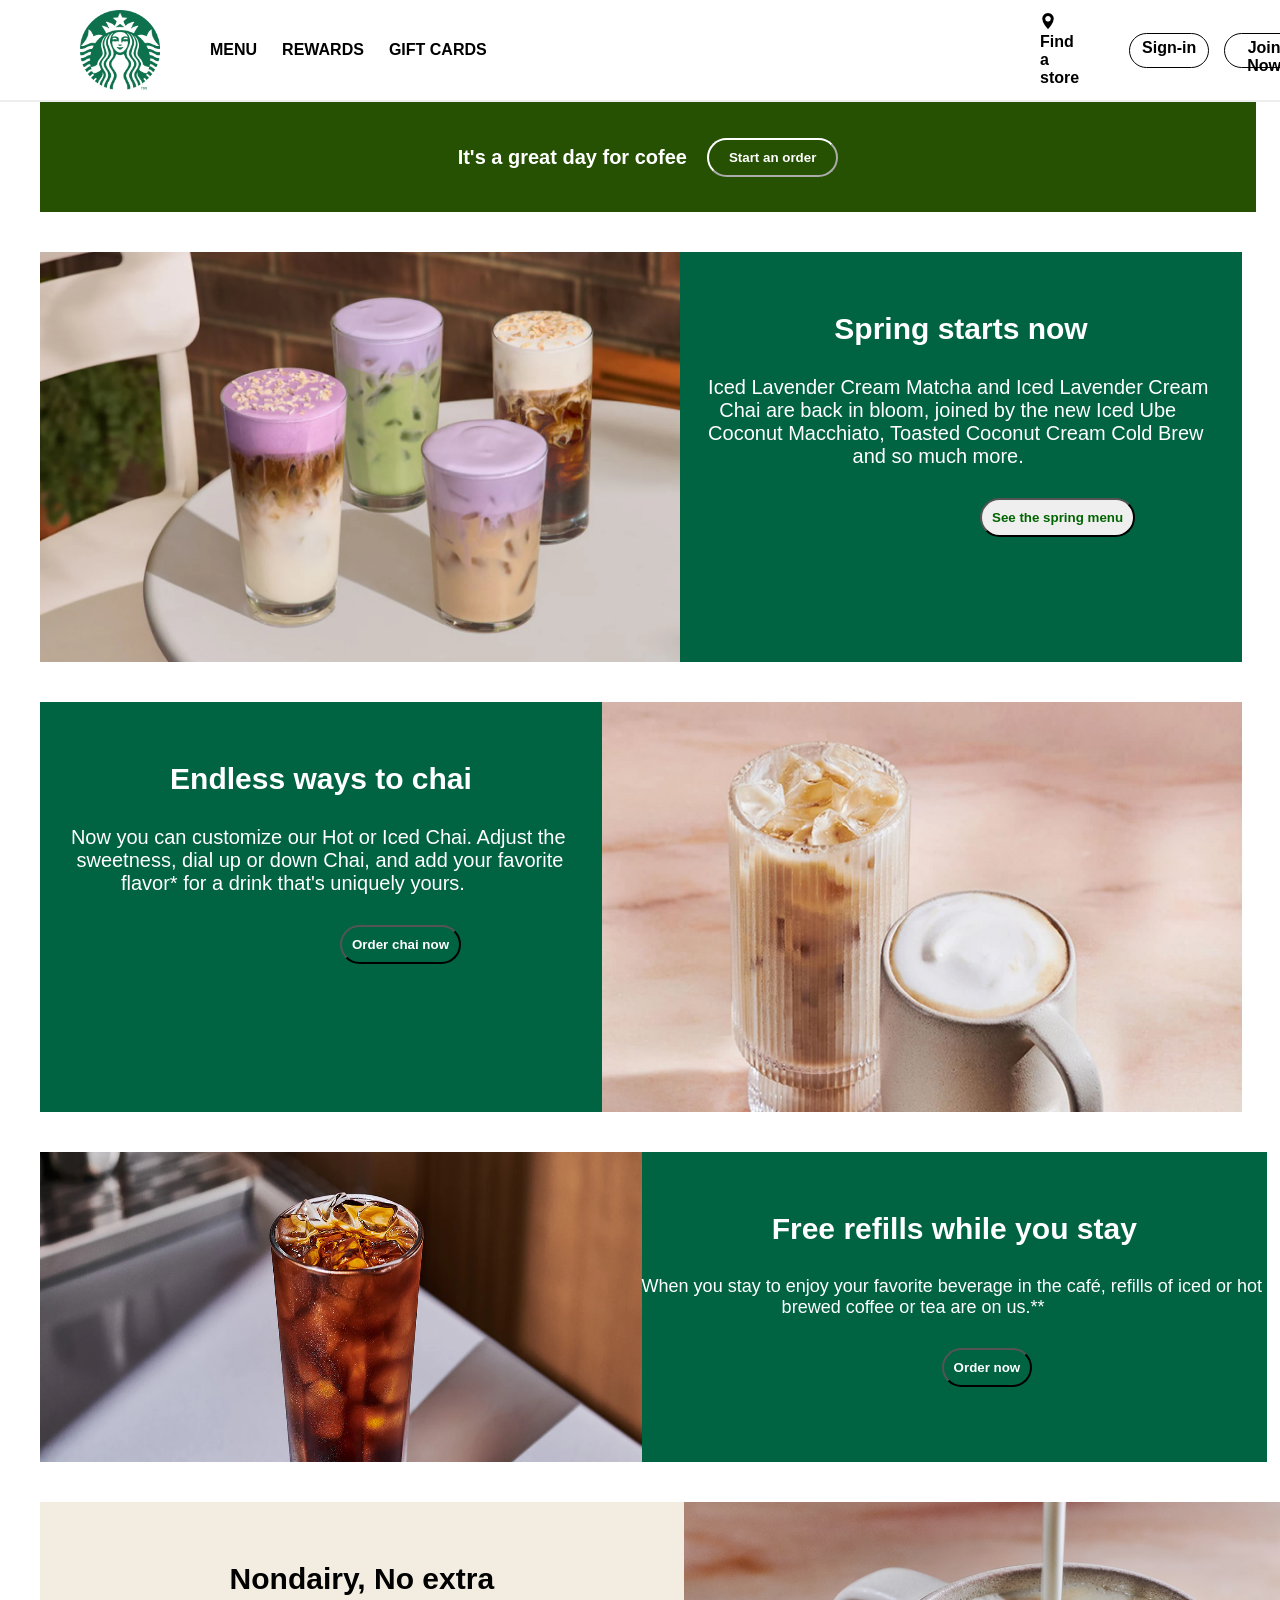
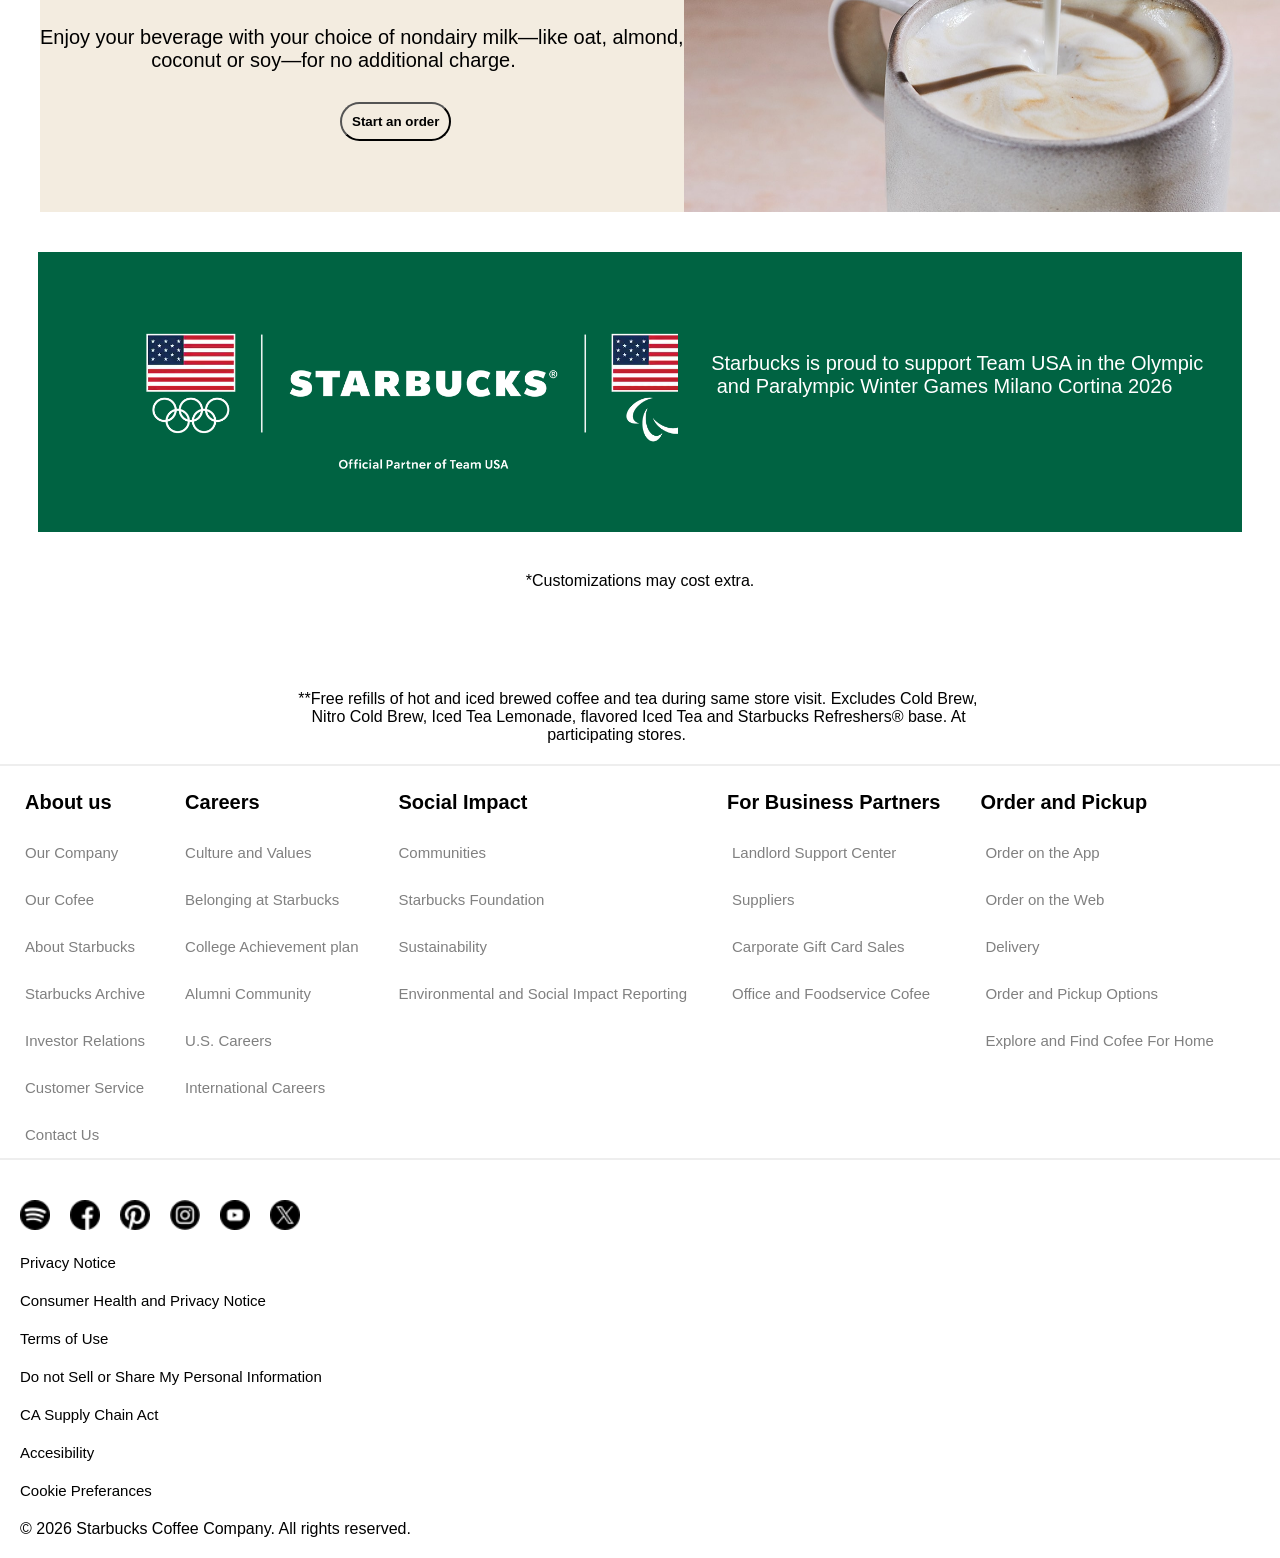
==== index.html @ d0fef46e "new changes" ====
<!DOCTYPE html>
<html lang="en">
<head>
    <meta charset="UTF-8">
    <meta name="viewport" content="width=device-width, initial-scale=1.0">
    <title>Starbucks Cofee company</title>
    <link rel="icon" href="images/starbucks-logo.png" type="images/x-icon">
    <link rel="stylesheet" href="css/index.css">
</head>
<body>
    <div class="container">
        <header>
            <div class="navbar">
                <div class="nav1">
                    <div class="logo"><img src="images/starbucks-logo.png" height="80px"></div>
                <div class="menu-bar">
                    <nav>
                        <ul>
                            <li><a href="#">MENU</a></li>
                            <li><a href="./Rewards.html">REWARDS</a></li>
                            <li><a href="#">GIFT CARDS</a></li>
                        </ul>
                    </nav>
                </div>
                </div>
                <div class="nav2">
                     <div class="find">
                         <a href="#"><img src="images/maps-and-flags.png">Find a store</a>
                    </div>
                     <div class="btn">
                        <a href="../Starbucks clone/signin.html" class="sign-in">Sign-in</a>
                        <a href="../Starbucks clone/join now.html" class="join-now">Join Now</a>
                     </div>
                </div>
            </div>
        </header>
        <hr>

        <main>
            <div class="box">
                <p>It's a great day for cofee</p>
                <button><a href="#">Start an order</a></button>
            </div>
        </main>
        <div class="part1">
            <img src="images/img 1.webp" height="400px">
            <div class="para">
                <h3>Spring starts now</h3>
                <pre>Iced Lavender Cream Matcha and Iced Lavender Cream 
  Chai are back in bloom, joined by the new Iced Ube 
Coconut Macchiato, Toasted Coconut Cream Cold Brew 
                          and so much more.</pre>
                <button><a href="#">See the spring menu</a></button>          
            </div>
        </div>

        <div class="part2">
            <div class="para2">
                <h3>Endless ways to chai</h3>
                <pre>Now you can customize our Hot or Iced Chai. Adjust the 
 sweetness, dial up or down Chai, and add your favorite
         flavor* for a drink that's uniquely yours.</pre>
                <button><a href="#">Order chai now</a></button>
            </div>
            <img src="images/img 2.jpg" height="400px">
        </div>
        
        <div class="part3">
            <img src="images/img 3.webp" height="300px">
            <div class="para3">
                <h3>Free refills while you stay</h3>
                <pre>When you stay to enjoy your favorite beverage in the café, refills of iced or hot 
                            brewed coffee or tea are on us.**</pre>
                <button><a href="#">Order now</a></button>          
            </div>
        </div>

         <div class="part4">
            <div class="para4">
                <h3>Nondairy, No extra</h3>
                <pre>Enjoy your beverage with your choice of nondairy milk—like oat, almond,
                    coconut or soy—for no additional charge.</pre>
                <button><a href="#">Start an order</a></button>
            </div>
            <img src="images/img 4.jpg" height="400px">
        </div>
        
        <div class="part5">
            <div class="image"><img src="images/img 5.webp" height="300px"></div>
            <div class="para5"><pre>Starbucks is proud to support Team USA in the Olympic 
 and Paralympic Winter Games Milano Cortina 2026</pre></div>
        </div>

        <div class="para6">
            <p class="p1">*Customizations may cost extra.</p>
            <div class="p2"><pre>**Free refills of hot and iced brewed coffee and tea during same store visit. Excludes Cold Brew, 
   Nitro Cold Brew, Iced Tea Lemonade, flavored Iced Tea and Starbucks Refreshers® base. At 
                                                        participating stores.</pre></div>
        </div>
        <hr>
        <div class="column">

            <div class="column1">
            <h3 class="s1">About us</h3>
                <div class="subcolumn1">
                    <a href="#">Our Company</a>
                    <a href="#">Our Cofee</a>
                    <a href="#">About Starbucks</a>
                    <a href="#">Starbucks Archive</a>
                    <a href="#">Investor Relations</a>
                    <a href="#">Customer Service</a>
                    <a href="#">Contact Us</a>
                </div>
            </div>

             <div class="column2">
            <h3 class="s2">Careers</h3>
                <div class="subcolumn2">
                    <a href="#">Culture and Values</a>
                    <a href="#">Belonging at Starbucks</a>
                    <a href="#">College Achievement plan</a>
                    <a href="#">Alumni Community</a>
                    <a href="#">U.S. Careers</a>
                    <a href="#">International Careers</a>
                </div>
            </div>

            <div class="column3">
            <h3 class="s3">Social Impact</h3>
                <div class="subcolumn3">
                    <a href="#">Communities</a>
                    <a href="#">Starbucks Foundation</a>
                    <a href="#">Sustainability</a>
                    <a href="#">Environmental and Social Impact Reporting</a>
                </div>
            </div>

             <div class="column4">
            <h3 class="s4">For Business Partners</h3>
                <div class="subcolumn4">
                    <a href="#">Landlord Support Center</a>
                    <a href="#">Suppliers</a>
                    <a href="#">Carporate Gift Card Sales</a>
                    <a href="#">Office and Foodservice Cofee</a>
                </div>
            </div>

            <div class="column5">
            <h3 class="s5">Order and Pickup</h3>
                <div class="subcolumn5">
                    <a href="#">Order on the App</a>
                    <a href="#">Order on the Web</a>
                    <a href="#">Delivery</a>
                    <a href="#">Order and Pickup Options</a>
                    <a href="#">Explore and Find Cofee For Home</a>
                </div>
            </div>

        </div>
        <hr>
        <div class="icons">
            <div class="icon1"><a href="https://open.spotify.com/user/starbucks"><img src="images/spotify.png" height="30px" ></a></div>
            <div class="icon2"><a href="https://www.facebook.com/Starbucks/"><img src="images/facebook.png" height="30px" ></a></div>
            <div class="icon3"><a href="https://in.pinterest.com/starbucks/"><img src="images/pinterest-logo.png" height="30px" ></a></div>
            <div class="icon4"><a href="https://www.instagram.com/starbucks"><img src="images/instagram.png" height="30px" ></a></div>
            <div class="icon5"><a href="https://www.youtube.com/starbucks"><img src="images/youtube.png" height="30px" ></a></div>
            <div class="icon6"><a href="https://x.com/starbucks/"><img src="images/twitter.png" height="30px" ></a></div>
        </div>
        <div class="footer">
            <ul>
                <li><a href="#">Privacy Notice</a></li>
                <li><a href="#">Consumer Health and Privacy Notice</a></li>
                <li><a href="#">Terms of Use</a></li>
                <li><a href="#">Do not Sell or Share My Personal Information </a></li>
                <li><a href="#">CA Supply Chain Act</a></li>
                <li><a href="#">Accesibility</a></li>
                <li><a href="#">Cookie Preferances</a></li>
            </ul>
        </div>
        <div class="fp"><p>© 2026 Starbucks Coffee Company. All rights reserved.</p></div>
    </div>
</body>
</html>
---- css/index.css ----
*{
    margin: 0;
    padding: 0;
    box-sizing: border-box;
    font-family: 'Segoe UI', Tahoma, Geneva, Verdana, sans-serif;
}

.container{
    width: 100%;
    height: 100vh;
    background-color:white;
}

.navbar{
    height: 100px;
    width: 100%;
    background-color: white;
    display: flex;
}

.nav1{
    width: 50%;
    height: 100px;
    display: flex;
}

.nav1 img{
    display: flex;
    justify-content: flex-start;
    align-items: flex-start;
    margin-left: 80px;
    margin-top: 10px;
}

.menu-bar{
    display: flex;
    justify-content: center;
    align-items: center;
    margin-left: 50px;
}

.menu-bar nav ul{
    display: flex;
}

.menu-bar nav ul li{
    margin-right: 25px;
    list-style: none;
}

.menu-bar nav ul li a{
    text-decoration: none;
    color: black;
    font-weight: bold;
}

.nav2{
    width: 50%;
    height: 100px;
    display: flex;

}

.nav2 .find{
    display: flex;
    justify-content: center;
    align-items: center;
    margin-left: 400px;
}

.nav2 .find a{
    text-decoration: none;
    color: black;
    font-weight: bold;
}

.btn{
    display: flex;
    justify-content: flex-end;
    align-items: center;
    margin-left: 50px;
}

.btn a{
    margin-right: 15px;
    padding: 5px;
    border-radius: 20px;
}

.sign-in{
    text-decoration: none;
    color:black;
    font-weight: bold;
    border: 1px solid;
    border-radius: 20px;
    text-align: center;
    height: 35px;
    width: 80px;
}

.join-now{
     text-decoration: none;
    color:black;
    font-weight: bold;
    border: 1px solid;
    border-radius: 20px;
    text-align: center;
    height: 35px;
    width: 80px;    
}



hr{
    border-style: groove;
}

.box{
    width: 95%;
    height: 110px;
    background-color: rgb(39, 81, 2);
    margin-left: 40px;
    display: flex;
    align-items: center;
    justify-content: center;

}

.box p{
    display: flex;
    justify-content: center;
    align-items:center;
    font-size: 20px;
    font-weight: bold;
    color: white;
    margin-right: 20px;
}

.box button{
    display: flex;
    border-radius: 20px;
    border-color: white;
    background-color: transparent;
}

.box button a{
    text-decoration: none;
    text-align: center;
    font-weight: bold;
    padding: 10px;
    padding-left: 20px;
    padding-right: 20px;
    color: white;
}

.part1{
    display: flex;
}

.part1 img{
    width: 50%;
    height: 410px;
    margin-left: 40px;
    margin-top: 40px;
}

.part1 .para{
    width: 50%;
    height: 410px;
    margin-right: 38px;
    margin-top: 40px;
    background-color: #006342;
    color: white;
}
.para h3{
    display: flex;
    justify-content: center;
    font-size: 30px;
    margin-top: 60px;
}
.para pre{
    display: flex;
    justify-content: center;
    align-items: center;
    font-size: 20px;
    margin-top: 30px;
}

.para button{
    border-radius: 20px;
    padding: 10px;
    margin-top: 30px;
    margin-left: 300px;
}

.para button a{
    text-decoration: none;
    color: black;
    font-weight: bold;
    color: darkgreen;
}

.part2{
    display: flex;
}

.part2 .para2{
    width: 50%;
    height: 410px;
    margin-left: 40px;
    margin-top: 40px;
    background-color: #006342;
}

.para2 h3{
    display: flex;
    justify-content: center;
    font-size: 30px;
    margin-top: 60px;
    color: white;
}

.para2 pre{
    display: flex;
    justify-content: center;
    align-items: center;
    font-size: 20px;
    margin-top: 30px;
    color: white;
}

.para2 button{
    border-radius: 20px;
    padding: 10px;
    margin-left: 300px;
    margin-top: 30px;
    background-color: transparent;
}

.para2 button a{
    text-decoration: none;
    color: white;
    font-weight: bold;
}
 
.part2 img{
    width: 50%;
    height: 410px;
    margin-right: 38px;
    margin-top: 40px;
}

.part3{
    display: flex;
}

.part3 img{
    width: 47%;
    height: 310px;
    margin-left: 40px;
    margin-top: 40px;
}

.part3 .para3{
    width: 53%;
    height: 310px;
    margin-right: 38px;
    margin-top: 40px;
    background-color: #006342;
    color: white;
}
.para3 h3{
    display: flex;
    justify-content: center;
    font-size: 30px;
    margin-top: 60px;
}
.para3 pre{
    display: flex;
    justify-content: center;
    align-items: center;
    font-size: 18px;
    margin-top: 30px;
}

.para3 button{
    border-radius: 20px;
    padding: 10px;
    margin-top: 30px;
    margin-left: 300px;
    background-color: transparent;
}

.para3 button a{
    text-decoration: none;
    color: white;
    font-weight: bold;
}

.part4{
    display: flex;
}

.part4 .para4{
    width: 57%;
    height: 310px;
    margin-left: 40px;
    margin-top: 40px;
    background-color: rgb(243, 236, 224);
}

.para4 h3{
    display: flex;
    justify-content: center;
    font-size: 30px;
    margin-top: 60px;
    color: black;
}

.para4 pre{
    display: flex;
    justify-content: center;
    align-items: center;
    font-size: 20px;
    margin-top: 30px;
    color: black;
}

.para4 button{
    border-radius: 20px;
    padding: 10px;
    margin-left: 300px;
    margin-top: 30px;
    background-color: transparent;
}

.para4 button a{
    text-decoration: none;
    color: black;
    font-weight: bold;
}
 
.part4 img{
    width: 48%;
    height: 310px;
    margin-right: 38px;
    margin-top: 40px;
}

.part5{
    display: flex;
}

.part5 .image{
    width: 50%;
    height: 280px;
    margin-left: 38px;
    margin-top: 40px;
    background-color: #006342;
}

.para5{
    width: 50%;
    height: 280px;
    margin-right: 38px;
    margin-top: 40px;
    background-color: #006342;
}

.part5 .para5 pre{
    display: flex;
    justify-content: center;
    align-items: center;
    color: white;
    font-size: 20px;
    margin-top: 100px;
}

.para6 .p1{
    display: flex;
    justify-content: center;
    align-items: center;
    margin-top: 40px;
}

.para6 .p2{
    display: flex;
    justify-content: center;
    margin-top: 100px;
    margin-bottom: 20px;
}

.column{
    display: flex;
}

.column .column1 .s1{
    text-decoration: none;
    color: black;
    font-size: 20px;
    display: flex;
    flex-direction: column;
    padding: 15px;
    margin-left: 10px;
    margin-top: 10px;
}

.column .column1 .subcolumn1 a{
    text-decoration: none;
    color: grey;
    font-size: 15px;
    display: flex;
    flex-direction: column;
    padding: 15px;
    margin-left: 10px;
}

.column .column2 .s2{
    text-decoration: none;
    color: black;
    font-size: 20px;
    display: flex;
    flex-direction: column;
    padding: 15px;
    margin-left: 10px;
    margin-top: 10px;
}

.column .column2 .subcolumn2 a{
    text-decoration: none;
    color: grey;
    font-size: 15px;
    display: flex;
    flex-direction: column;
    padding: 15px;
    margin-left: 10px;
}

.column .column3 .s3{
    text-decoration: none;
    color: black;
    font-size: 20px;
    display: flex;
    flex-direction: column;
    padding: 15px;
    margin-left: 10px;
    margin-top: 10px;
}

.column .column3 .subcolumn3 a{
    text-decoration: none;
    color: grey;
    font-size: 15px;
    display: flex;
    flex-direction: column;
    padding: 15px;
    margin-left: 10px;
}

.column .column4 .s4{
    text-decoration: none;
    color: black;
    font-size: 20px;
    display: flex;
    flex-direction: column;
    padding: 15px;
    margin-left: 10px;
    margin-top: 10px;
}

.column .column4 .subcolumn4 a{
    text-decoration: none;
    color: grey;
    font-size: 15px;
    display: flex;
    flex-direction: column;
    padding: 15px;
    margin-left: 15px;
}

.column .column5 .s5{
    text-decoration: none;
    color: black;
    font-size: 20px;
    display: flex;
    flex-direction: column;
    padding: 15px;
    margin-left: 10px;
    margin-top: 10px;
}

.column .column5 .subcolumn5 a{
    text-decoration: none;
    color: grey;
    font-size: 15px;
    display: flex;
    flex-direction: column;
    padding: 15px;
    margin-left: 15px;
}

.icons{
    display: flex;
}

.icon1{
    margin-top: 40px;
    margin-left: 20px;
}

.icon2{
    margin-top: 40px;
    margin-left: 20px;
}

.icon3{
    margin-top: 40px;
    margin-left: 20px;
}

.icon4{
    margin-top: 40px;
    margin-left: 20px;
}

.icon5{
    margin-top: 40px;
    margin-left: 20px;
}

.icon6{
    margin-top: 40px;
    margin-left: 20px;
}

.footer ul li a{
    text-decoration: none;
    color: black;
    font-size: 15px;
    font-weight: 500;
}

.footer ul{
    list-style: none;
    margin-left: 20px;
}

.footer ul li{
    margin-top: 20px;
}

.fp{
    margin-top: 20px;
    margin-left: 20px;
    padding-bottom: 20px;
}
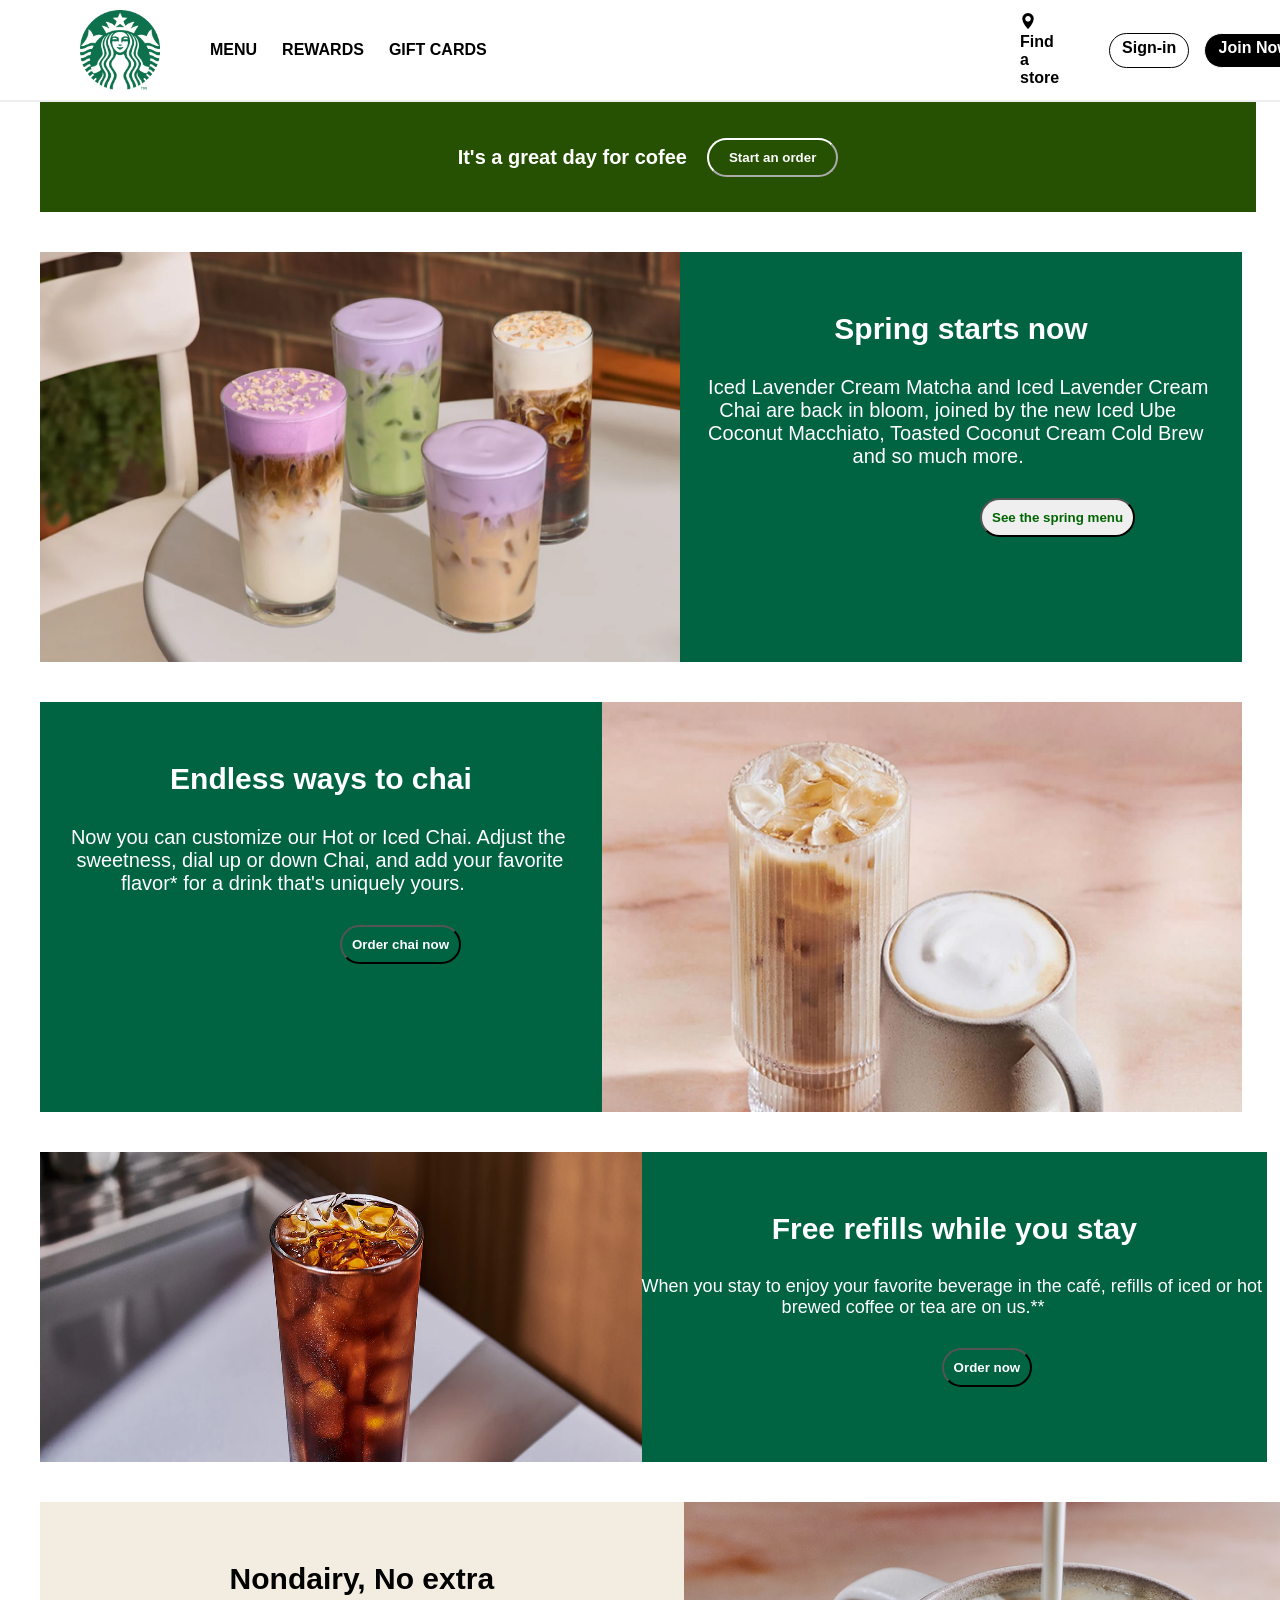
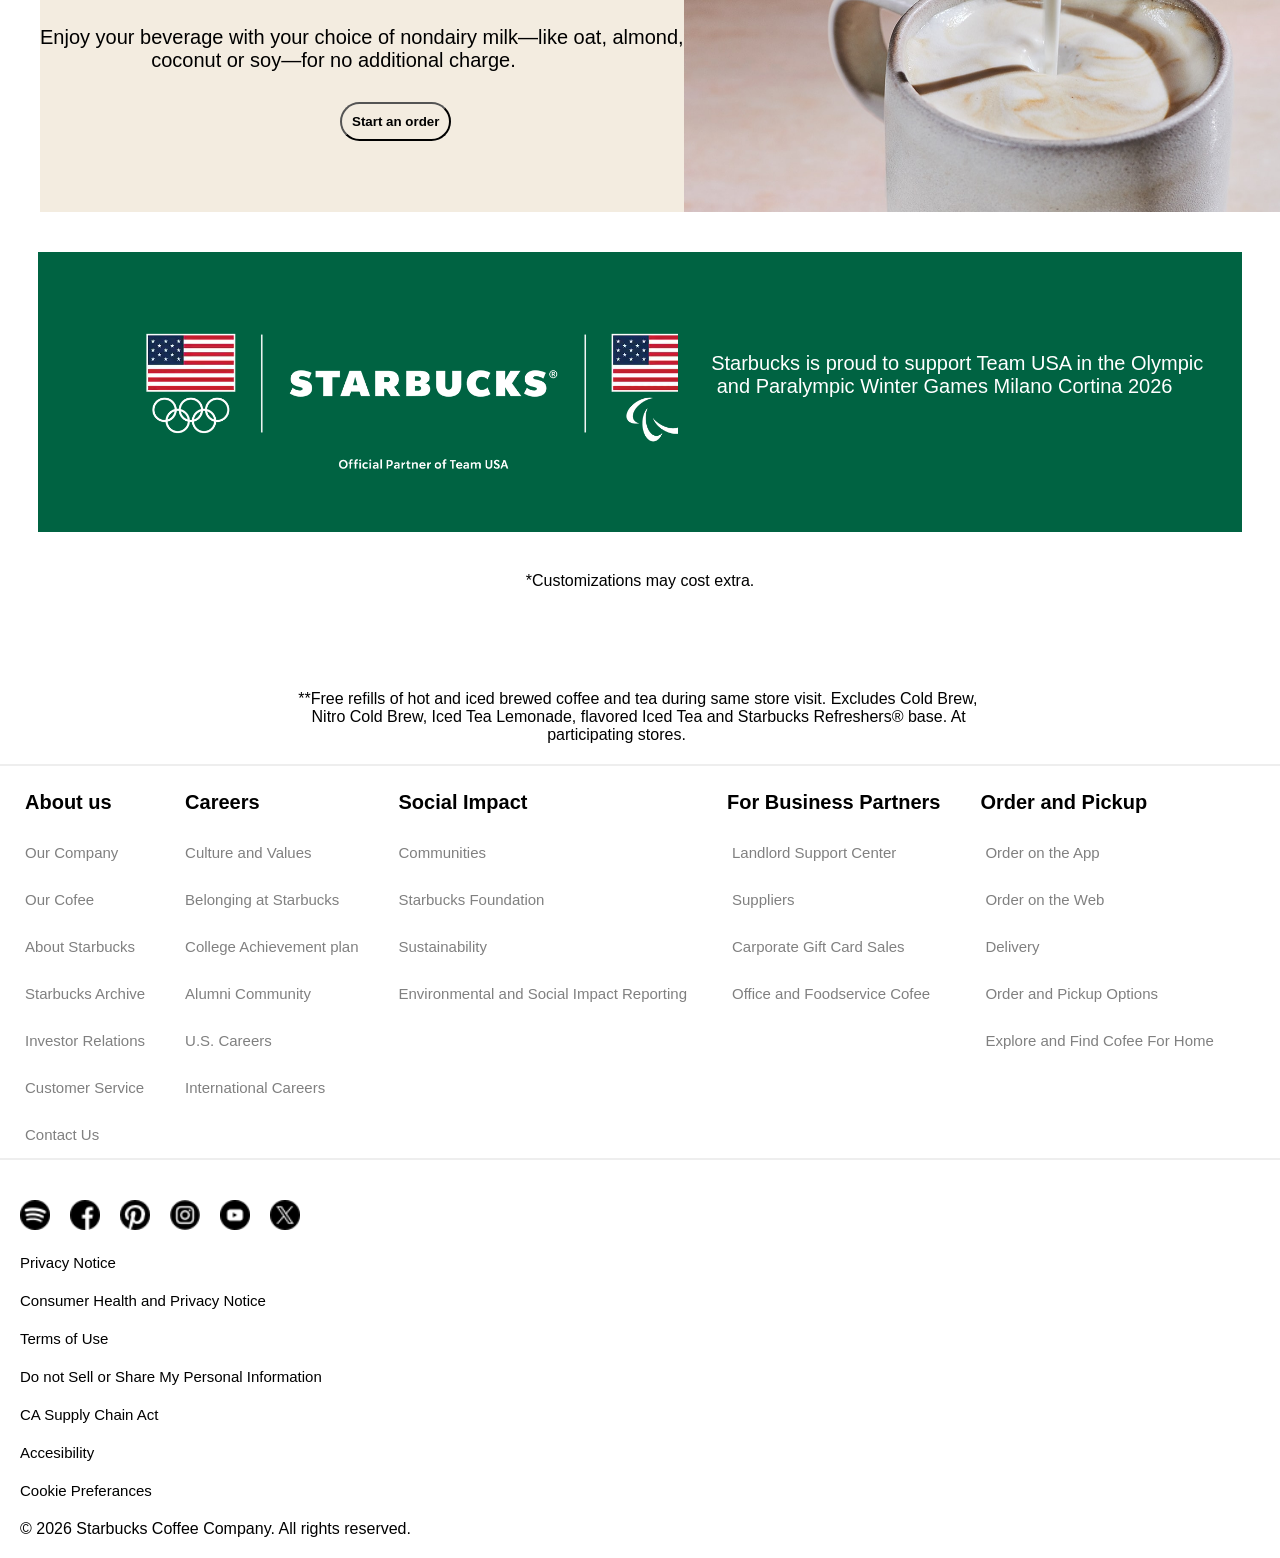
==== commit e13798f7: "I change the format and missing codes" ====
--- a/index.html
+++ b/index.html
@@ -28,8 +28,8 @@
                          <a href="#"><img src="images/maps-and-flags.png">Find a store</a>
                     </div>
                      <div class="btn">
-                        <a href="../Starbucks clone/signin.html" class="sign-in">Sign-in</a>
-                        <a href="../Starbucks clone/join now.html" class="join-now">Join Now</a>
+                        <a href="./signin.html" class="sign-in">Sign-in</a>
+                        <a href="./join now.html" class="join-now">Join Now</a>
                      </div>
                 </div>
             </div>
--- a/css/index.css
+++ b/css/index.css
@@ -1,30 +1,30 @@
-*{
+* {
     margin: 0;
     padding: 0;
     box-sizing: border-box;
     font-family: 'Segoe UI', Tahoma, Geneva, Verdana, sans-serif;
 }
 
-.container{
+.container {
     width: 100%;
     height: 100vh;
-    background-color:white;
-}
-
-.navbar{
+    background-color: white;
+}
+
+.navbar {
     height: 100px;
     width: 100%;
     background-color: white;
     display: flex;
 }
 
-.nav1{
+.nav1 {
     width: 50%;
     height: 100px;
     display: flex;
 }
 
-.nav1 img{
+.nav1 img {
     display: flex;
     justify-content: flex-start;
     align-items: flex-start;
@@ -32,64 +32,64 @@
     margin-top: 10px;
 }
 
-.menu-bar{
+.menu-bar {
     display: flex;
     justify-content: center;
     align-items: center;
     margin-left: 50px;
 }
 
-.menu-bar nav ul{
-    display: flex;
-}
-
-.menu-bar nav ul li{
+.menu-bar nav ul {
+    display: flex;
+}
+
+.menu-bar nav ul li {
     margin-right: 25px;
     list-style: none;
 }
 
-.menu-bar nav ul li a{
-    text-decoration: none;
-    color: black;
-    font-weight: bold;
-}
-
-.nav2{
+.menu-bar nav ul li a {
+    text-decoration: none;
+    color: black;
+    font-weight: bold;
+}
+
+.nav2 {
     width: 50%;
     height: 100px;
     display: flex;
 
 }
 
-.nav2 .find{
-    display: flex;
-    justify-content: center;
-    align-items: center;
-    margin-left: 400px;
-}
-
-.nav2 .find a{
-    text-decoration: none;
-    color: black;
-    font-weight: bold;
-}
-
-.btn{
+.nav2 .find {
+    display: flex;
+    justify-content: center;
+    align-items: center;
+    margin-left: 380px;
+}
+
+.nav2 .find a {
+    text-decoration: none;
+    color: black;
+    font-weight: bold;
+}
+
+.btn {
     display: flex;
     justify-content: flex-end;
     align-items: center;
     margin-left: 50px;
 }
 
-.btn a{
+.btn a {
     margin-right: 15px;
     padding: 5px;
     border-radius: 20px;
 }
 
-.sign-in{
-    text-decoration: none;
-    color:black;
+.sign-in {
+    text-decoration: none;
+    color: black;
     font-weight: bold;
     border: 1px solid;
     border-radius: 20px;
@@ -98,24 +98,23 @@
     width: 80px;
 }
 
-.join-now{
-     text-decoration: none;
-    color:black;
+.join-now {
+    text-decoration: none;
+    color: white;
     font-weight: bold;
     border: 1px solid;
     border-radius: 20px;
     text-align: center;
     height: 35px;
-    width: 80px;    
-}
-
-
-
-hr{
+    width: 100px;
+    background-color: black;
+}
+
+hr {
     border-style: groove;
 }
 
-.box{
+.box {
     width: 95%;
     height: 110px;
     background-color: rgb(39, 81, 2);
@@ -126,24 +125,24 @@
 
 }
 
-.box p{
-    display: flex;
-    justify-content: center;
-    align-items:center;
+.box p {
+    display: flex;
+    justify-content: center;
+    align-items: center;
     font-size: 20px;
     font-weight: bold;
     color: white;
     margin-right: 20px;
 }
 
-.box button{
+.box button {
     display: flex;
     border-radius: 20px;
     border-color: white;
     background-color: transparent;
 }
 
-.box button a{
+.box button a {
     text-decoration: none;
     text-align: center;
     font-weight: bold;
@@ -153,18 +152,18 @@
     color: white;
 }
 
-.part1{
-    display: flex;
-}
-
-.part1 img{
+.part1 {
+    display: flex;
+}
+
+.part1 img {
     width: 50%;
     height: 410px;
     margin-left: 40px;
     margin-top: 40px;
 }
 
-.part1 .para{
+.part1 .para {
     width: 50%;
     height: 410px;
     margin-right: 38px;
@@ -172,39 +171,41 @@
     background-color: #006342;
     color: white;
 }
-.para h3{
+
+.para h3 {
     display: flex;
     justify-content: center;
     font-size: 30px;
     margin-top: 60px;
 }
-.para pre{
-    display: flex;
-    justify-content: center;
-    align-items: center;
-    font-size: 20px;
-    margin-top: 30px;
-}
-
-.para button{
+
+.para pre {
+    display: flex;
+    justify-content: center;
+    align-items: center;
+    font-size: 20px;
+    margin-top: 30px;
+}
+
+.para button {
     border-radius: 20px;
     padding: 10px;
     margin-top: 30px;
     margin-left: 300px;
 }
 
-.para button a{
+.para button a {
     text-decoration: none;
     color: black;
     font-weight: bold;
     color: darkgreen;
 }
 
-.part2{
-    display: flex;
-}
-
-.part2 .para2{
+.part2 {
+    display: flex;
+}
+
+.part2 .para2 {
     width: 50%;
     height: 410px;
     margin-left: 40px;
@@ -212,7 +213,7 @@
     background-color: #006342;
 }
 
-.para2 h3{
+.para2 h3 {
     display: flex;
     justify-content: center;
     font-size: 30px;
@@ -220,16 +221,16 @@
     color: white;
 }
 
-.para2 pre{
-    display: flex;
-    justify-content: center;
-    align-items: center;
-    font-size: 20px;
-    margin-top: 30px;
-    color: white;
-}
-
-.para2 button{
+.para2 pre {
+    display: flex;
+    justify-content: center;
+    align-items: center;
+    font-size: 20px;
+    margin-top: 30px;
+    color: white;
+}
+
+.para2 button {
     border-radius: 20px;
     padding: 10px;
     margin-left: 300px;
@@ -237,31 +238,31 @@
     background-color: transparent;
 }
 
-.para2 button a{
-    text-decoration: none;
-    color: white;
-    font-weight: bold;
-}
- 
-.part2 img{
+.para2 button a {
+    text-decoration: none;
+    color: white;
+    font-weight: bold;
+}
+
+.part2 img {
     width: 50%;
     height: 410px;
     margin-right: 38px;
     margin-top: 40px;
 }
 
-.part3{
-    display: flex;
-}
-
-.part3 img{
+.part3 {
+    display: flex;
+}
+
+.part3 img {
     width: 47%;
     height: 310px;
     margin-left: 40px;
     margin-top: 40px;
 }
 
-.part3 .para3{
+.part3 .para3 {
     width: 53%;
     height: 310px;
     margin-right: 38px;
@@ -269,13 +270,15 @@
     background-color: #006342;
     color: white;
 }
-.para3 h3{
+
+.para3 h3 {
     display: flex;
     justify-content: center;
     font-size: 30px;
     margin-top: 60px;
 }
-.para3 pre{
+
+.para3 pre {
     display: flex;
     justify-content: center;
     align-items: center;
@@ -283,7 +286,7 @@
     margin-top: 30px;
 }
 
-.para3 button{
+.para3 button {
     border-radius: 20px;
     padding: 10px;
     margin-top: 30px;
@@ -291,17 +294,17 @@
     background-color: transparent;
 }
 
-.para3 button a{
-    text-decoration: none;
-    color: white;
-    font-weight: bold;
-}
-
-.part4{
-    display: flex;
-}
-
-.part4 .para4{
+.para3 button a {
+    text-decoration: none;
+    color: white;
+    font-weight: bold;
+}
+
+.part4 {
+    display: flex;
+}
+
+.part4 .para4 {
     width: 57%;
     height: 310px;
     margin-left: 40px;
@@ -309,7 +312,7 @@
     background-color: rgb(243, 236, 224);
 }
 
-.para4 h3{
+.para4 h3 {
     display: flex;
     justify-content: center;
     font-size: 30px;
@@ -317,16 +320,16 @@
     color: black;
 }
 
-.para4 pre{
-    display: flex;
-    justify-content: center;
-    align-items: center;
-    font-size: 20px;
-    margin-top: 30px;
-    color: black;
-}
-
-.para4 button{
+.para4 pre {
+    display: flex;
+    justify-content: center;
+    align-items: center;
+    font-size: 20px;
+    margin-top: 30px;
+    color: black;
+}
+
+.para4 button {
     border-radius: 20px;
     padding: 10px;
     margin-left: 300px;
@@ -334,24 +337,24 @@
     background-color: transparent;
 }
 
-.para4 button a{
-    text-decoration: none;
-    color: black;
-    font-weight: bold;
-}
- 
-.part4 img{
+.para4 button a {
+    text-decoration: none;
+    color: black;
+    font-weight: bold;
+}
+
+.part4 img {
     width: 48%;
     height: 310px;
     margin-right: 38px;
     margin-top: 40px;
 }
 
-.part5{
-    display: flex;
-}
-
-.part5 .image{
+.part5 {
+    display: flex;
+}
+
+.part5 .image {
     width: 50%;
     height: 280px;
     margin-left: 38px;
@@ -359,7 +362,7 @@
     background-color: #006342;
 }
 
-.para5{
+.para5 {
     width: 50%;
     height: 280px;
     margin-right: 38px;
@@ -367,7 +370,7 @@
     background-color: #006342;
 }
 
-.part5 .para5 pre{
+.part5 .para5 pre {
     display: flex;
     justify-content: center;
     align-items: center;
@@ -376,25 +379,25 @@
     margin-top: 100px;
 }
 
-.para6 .p1{
-    display: flex;
-    justify-content: center;
-    align-items: center;
-    margin-top: 40px;
-}
-
-.para6 .p2{
+.para6 .p1 {
+    display: flex;
+    justify-content: center;
+    align-items: center;
+    margin-top: 40px;
+}
+
+.para6 .p2 {
     display: flex;
     justify-content: center;
     margin-top: 100px;
     margin-bottom: 20px;
 }
 
-.column{
-    display: flex;
-}
-
-.column .column1 .s1{
+.column {
+    display: flex;
+}
+
+.column .column1 .s1 {
     text-decoration: none;
     color: black;
     font-size: 20px;
@@ -405,7 +408,7 @@
     margin-top: 10px;
 }
 
-.column .column1 .subcolumn1 a{
+.column .column1 .subcolumn1 a {
     text-decoration: none;
     color: grey;
     font-size: 15px;
@@ -415,7 +418,7 @@
     margin-left: 10px;
 }
 
-.column .column2 .s2{
+.column .column2 .s2 {
     text-decoration: none;
     color: black;
     font-size: 20px;
@@ -426,7 +429,7 @@
     margin-top: 10px;
 }
 
-.column .column2 .subcolumn2 a{
+.column .column2 .subcolumn2 a {
     text-decoration: none;
     color: grey;
     font-size: 15px;
@@ -436,7 +439,7 @@
     margin-left: 10px;
 }
 
-.column .column3 .s3{
+.column .column3 .s3 {
     text-decoration: none;
     color: black;
     font-size: 20px;
@@ -447,7 +450,7 @@
     margin-top: 10px;
 }
 
-.column .column3 .subcolumn3 a{
+.column .column3 .subcolumn3 a {
     text-decoration: none;
     color: grey;
     font-size: 15px;
@@ -457,7 +460,7 @@
     margin-left: 10px;
 }
 
-.column .column4 .s4{
+.column .column4 .s4 {
     text-decoration: none;
     color: black;
     font-size: 20px;
@@ -468,7 +471,7 @@
     margin-top: 10px;
 }
 
-.column .column4 .subcolumn4 a{
+.column .column4 .subcolumn4 a {
     text-decoration: none;
     color: grey;
     font-size: 15px;
@@ -478,7 +481,7 @@
     margin-left: 15px;
 }
 
-.column .column5 .s5{
+.column .column5 .s5 {
     text-decoration: none;
     color: black;
     font-size: 20px;
@@ -489,7 +492,7 @@
     margin-top: 10px;
 }
 
-.column .column5 .subcolumn5 a{
+.column .column5 .subcolumn5 a {
     text-decoration: none;
     color: grey;
     font-size: 15px;
@@ -499,57 +502,57 @@
     margin-left: 15px;
 }
 
-.icons{
-    display: flex;
-}
-
-.icon1{
-    margin-top: 40px;
-    margin-left: 20px;
-}
-
-.icon2{
-    margin-top: 40px;
-    margin-left: 20px;
-}
-
-.icon3{
-    margin-top: 40px;
-    margin-left: 20px;
-}
-
-.icon4{
-    margin-top: 40px;
-    margin-left: 20px;
-}
-
-.icon5{
-    margin-top: 40px;
-    margin-left: 20px;
-}
-
-.icon6{
-    margin-top: 40px;
-    margin-left: 20px;
-}
-
-.footer ul li a{
+.icons {
+    display: flex;
+}
+
+.icon1 {
+    margin-top: 40px;
+    margin-left: 20px;
+}
+
+.icon2 {
+    margin-top: 40px;
+    margin-left: 20px;
+}
+
+.icon3 {
+    margin-top: 40px;
+    margin-left: 20px;
+}
+
+.icon4 {
+    margin-top: 40px;
+    margin-left: 20px;
+}
+
+.icon5 {
+    margin-top: 40px;
+    margin-left: 20px;
+}
+
+.icon6 {
+    margin-top: 40px;
+    margin-left: 20px;
+}
+
+.footer ul li a {
     text-decoration: none;
     color: black;
     font-size: 15px;
     font-weight: 500;
 }
 
-.footer ul{
+.footer ul {
     list-style: none;
     margin-left: 20px;
 }
 
-.footer ul li{
+.footer ul li {
     margin-top: 20px;
 }
 
-.fp{
+.fp {
     margin-top: 20px;
     margin-left: 20px;
     padding-bottom: 20px;
